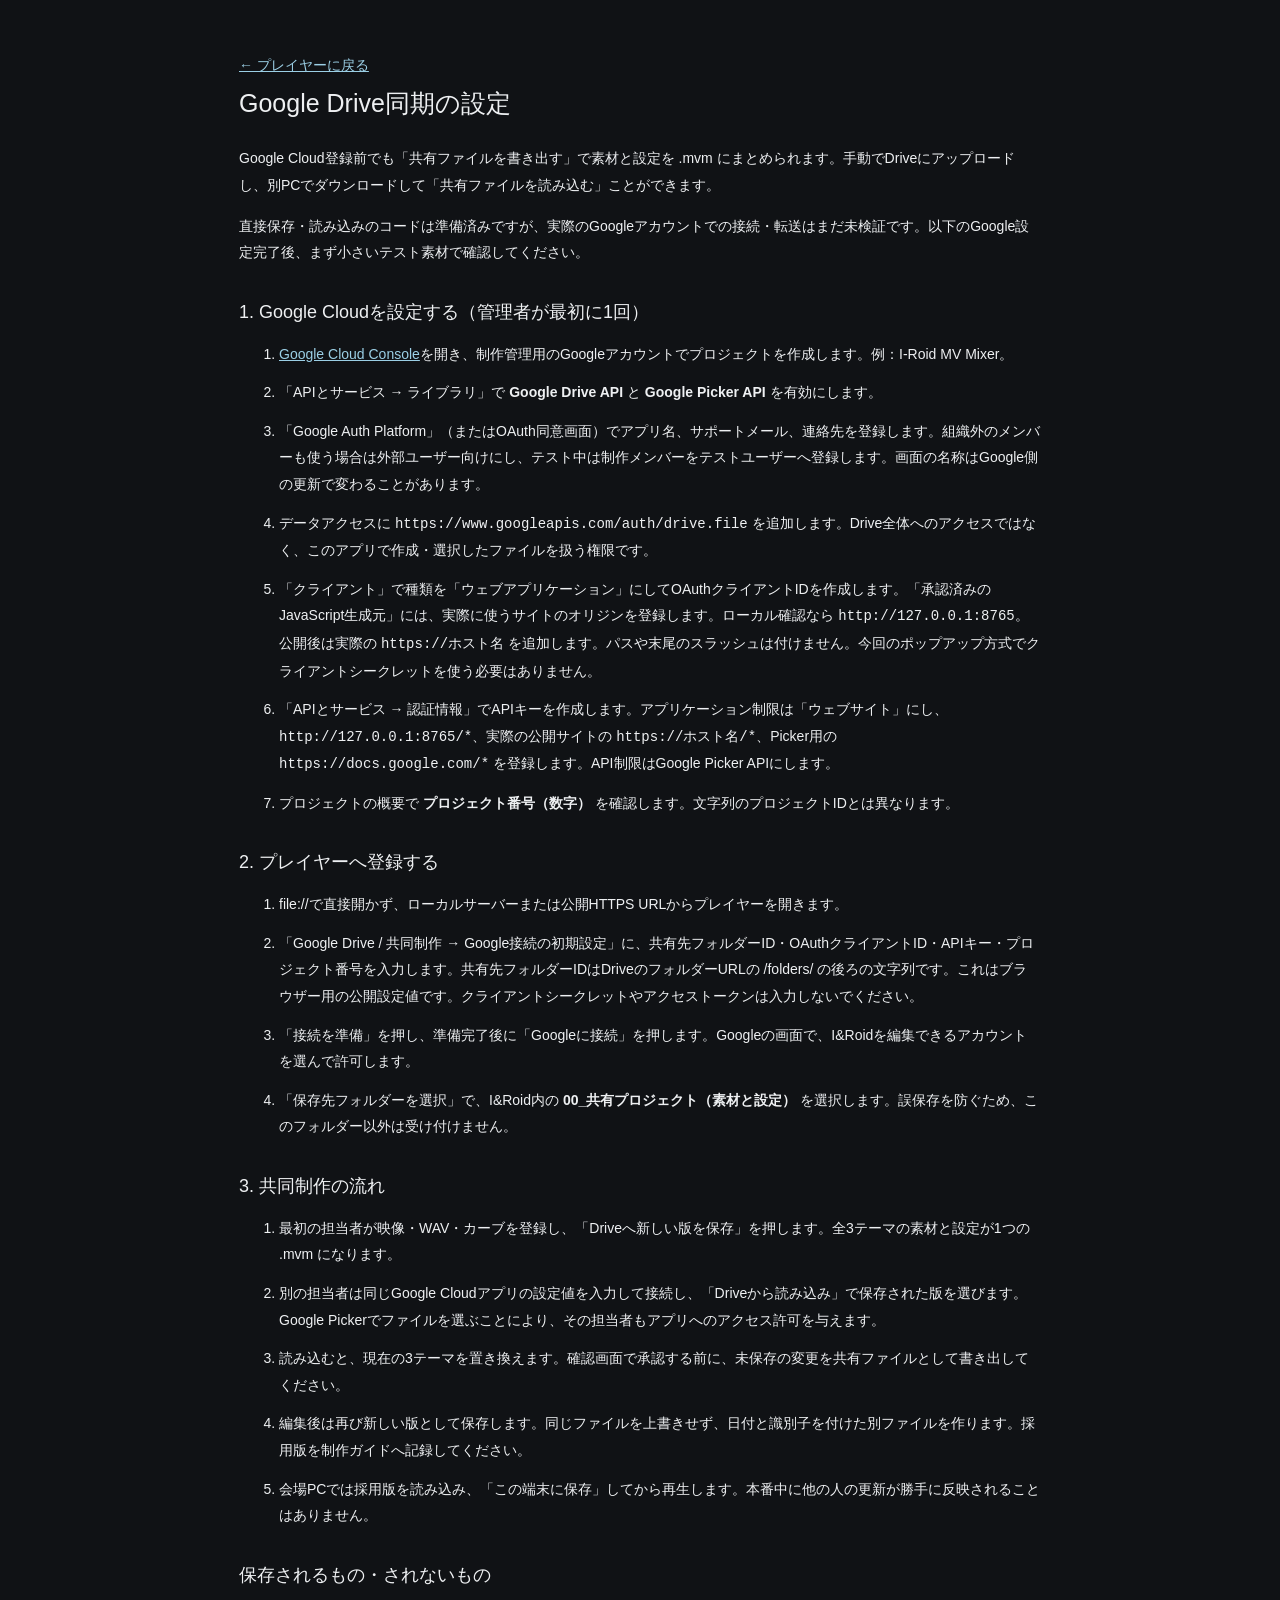
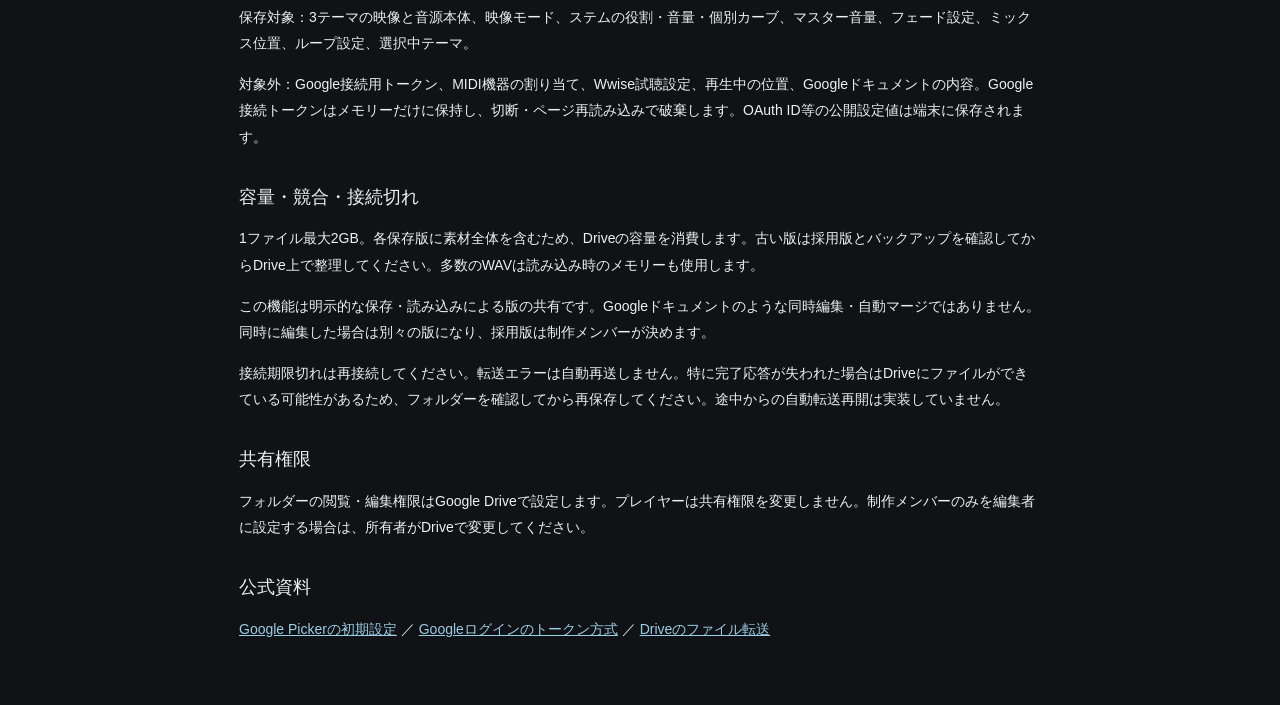
==== drive-setup.html @ 5a4b1b64 "Add exhibition MV player with volume curves and Drive sharing" ====
<!doctype html><html lang="ja"><head><meta charset="utf-8"><meta name="viewport" content="width=device-width,initial-scale=1"><title>Google Drive同期の設定</title><link rel="stylesheet" href="style.css"><style>article{max-width:850px;margin:30px auto;padding:24px}h2{margin-top:32px}li{margin:12px 0}code{overflow-wrap:anywhere}p,li{line-height:1.9}a{overflow-wrap:anywhere}</style></head><body><article><a href="./">← プレイヤーに戻る</a><h1>Google Drive同期の設定</h1><p>Google Cloud登録前でも「共有ファイルを書き出す」で素材と設定を .mvm にまとめられます。手動でDriveにアップロードし、別PCでダウンロードして「共有ファイルを読み込む」ことができます。</p><p>直接保存・読み込みのコードは準備済みですが、実際のGoogleアカウントでの接続・転送はまだ未検証です。以下のGoogle設定完了後、まず小さいテスト素材で確認してください。</p><h2>1. Google Cloudを設定する（管理者が最初に1回）</h2><ol><li><a href="https://console.cloud.google.com/" target="_blank" rel="noopener">Google Cloud Console</a>を開き、制作管理用のGoogleアカウントでプロジェクトを作成します。例：I-Roid MV Mixer。</li><li>「APIとサービス → ライブラリ」で <strong>Google Drive API</strong> と <strong>Google Picker API</strong> を有効にします。</li><li>「Google Auth Platform」（またはOAuth同意画面）でアプリ名、サポートメール、連絡先を登録します。組織外のメンバーも使う場合は外部ユーザー向けにし、テスト中は制作メンバーをテストユーザーへ登録します。画面の名称はGoogle側の更新で変わることがあります。</li><li>データアクセスに <code>https://www.googleapis.com/auth/drive.file</code> を追加します。Drive全体へのアクセスではなく、このアプリで作成・選択したファイルを扱う権限です。</li><li>「クライアント」で種類を「ウェブアプリケーション」にしてOAuthクライアントIDを作成します。「承認済みのJavaScript生成元」には、実際に使うサイトのオリジンを登録します。ローカル確認なら <code>http://127.0.0.1:8765</code>。公開後は実際の <code>https://ホスト名</code> を追加します。パスや末尾のスラッシュは付けません。今回のポップアップ方式でクライアントシークレットを使う必要はありません。</li><li>「APIとサービス → 認証情報」でAPIキーを作成します。アプリケーション制限は「ウェブサイト」にし、<code>http://127.0.0.1:8765/*</code>、実際の公開サイトの <code>https://ホスト名/*</code>、Picker用の <code>https://docs.google.com/*</code> を登録します。API制限はGoogle Picker APIにします。</li><li>プロジェクトの概要で <strong>プロジェクト番号（数字）</strong> を確認します。文字列のプロジェクトIDとは異なります。</li></ol><h2>2. プレイヤーへ登録する</h2><ol><li>file://で直接開かず、ローカルサーバーまたは公開HTTPS URLからプレイヤーを開きます。</li><li>「Google Drive / 共同制作 → Google接続の初期設定」に、共有先フォルダーID・OAuthクライアントID・APIキー・プロジェクト番号を入力します。共有先フォルダーIDはDriveのフォルダーURLの /folders/ の後ろの文字列です。これはブラウザー用の公開設定値です。クライアントシークレットやアクセストークンは入力しないでください。</li><li>「接続を準備」を押し、準備完了後に「Googleに接続」を押します。Googleの画面で、I&Roidを編集できるアカウントを選んで許可します。</li><li>「保存先フォルダーを選択」で、I&Roid内の <strong>00_共有プロジェクト（素材と設定）</strong> を選択します。誤保存を防ぐため、このフォルダー以外は受け付けません。</li></ol><h2>3. 共同制作の流れ</h2><ol><li>最初の担当者が映像・WAV・カーブを登録し、「Driveへ新しい版を保存」を押します。全3テーマの素材と設定が1つの .mvm になります。</li><li>別の担当者は同じGoogle Cloudアプリの設定値を入力して接続し、「Driveから読み込み」で保存された版を選びます。Google Pickerでファイルを選ぶことにより、その担当者もアプリへのアクセス許可を与えます。</li><li>読み込むと、現在の3テーマを置き換えます。確認画面で承認する前に、未保存の変更を共有ファイルとして書き出してください。</li><li>編集後は再び新しい版として保存します。同じファイルを上書きせず、日付と識別子を付けた別ファイルを作ります。採用版を制作ガイドへ記録してください。</li><li>会場PCでは採用版を読み込み、「この端末に保存」してから再生します。本番中に他の人の更新が勝手に反映されることはありません。</li></ol><h2>保存されるもの・されないもの</h2><p>保存対象：3テーマの映像と音源本体、映像モード、ステムの役割・音量・個別カーブ、マスター音量、フェード設定、ミックス位置、ループ設定、選択中テーマ。</p><p>対象外：Google接続用トークン、MIDI機器の割り当て、Wwise試聴設定、再生中の位置、Googleドキュメントの内容。Google接続トークンはメモリーだけに保持し、切断・ページ再読み込みで破棄します。OAuth ID等の公開設定値は端末に保存されます。</p><h2>容量・競合・接続切れ</h2><p>1ファイル最大2GB。各保存版に素材全体を含むため、Driveの容量を消費します。古い版は採用版とバックアップを確認してからDrive上で整理してください。多数のWAVは読み込み時のメモリーも使用します。</p><p>この機能は明示的な保存・読み込みによる版の共有です。Googleドキュメントのような同時編集・自動マージではありません。同時に編集した場合は別々の版になり、採用版は制作メンバーが決めます。</p><p>接続期限切れは再接続してください。転送エラーは自動再送しません。特に完了応答が失われた場合はDriveにファイルができている可能性があるため、フォルダーを確認してから再保存してください。途中からの自動転送再開は実装していません。</p><h2>共有権限</h2><p>フォルダーの閲覧・編集権限はGoogle Driveで設定します。プレイヤーは共有権限を変更しません。制作メンバーのみを編集者に設定する場合は、所有者がDriveで変更してください。</p><h2>公式資料</h2><p><a href="https://developers.google.com/workspace/drive/picker/guides/web-picker">Google Pickerの初期設定</a> ／ <a href="https://developers.google.com/identity/oauth2/web/guides/use-token-model">Googleログインのトークン方式</a> ／ <a href="https://developers.google.com/workspace/drive/api/guides/manage-uploads">Driveのファイル転送</a></p></article></body></html>
---- style.css ----
*{box-sizing:border-box} :root{color-scheme:dark;--bg:#101215;--panel:#191c20;--line:#31353b;--muted:#979ea8;--human:#f1b58c;--ai:#8dc9e6}body{margin:0;background:var(--bg);color:#eef0f2;font:14px/1.6 "Segoe UI","Yu Gothic UI",sans-serif}button,input,select{font:inherit}button,select{background:#252a30;color:inherit;border:1px solid #3b4149;border-radius:7px;padding:8px 12px}button{cursor:pointer}button:hover{background:#353d46}button:disabled{opacity:.45;cursor:wait}button:focus-visible,input:focus-visible,select:focus-visible,summary:focus-visible{outline:2px solid var(--ai);outline-offset:4px}header{height:88px;border-bottom:1px solid var(--line);display:flex;align-items:center;gap:26px;padding:0 36px}.brand{font-size:25px;letter-spacing:5px;font-weight:700;color:inherit;text-decoration:none}.brand span{display:block;font-size:9px;letter-spacing:2.8px;color:var(--muted)}header>button{margin-left:auto}.badge{color:#a6cbb3;font-size:10px;letter-spacing:1.4px}main{display:grid;grid-template-columns:minmax(0,1fr) 340px;gap:30px;padding:30px 36px;max-width:1800px;margin:auto}.heading{display:flex;justify-content:space-between;align-items:center}small{color:var(--muted);font-size:10px;letter-spacing:2.3px}h1{font-size:25px;font-weight:500;margin:7px 0 22px}#modeBadge{font-size:10px;border:1px solid #56616b;padding:4px 9px;border-radius:4px;color:#bdc6cf;letter-spacing:1px}nav{display:flex;gap:8px;margin-bottom:18px}nav button{flex:1;text-align:left;font-size:10px;color:var(--muted);padding:13px;border-color:transparent}nav b{font-size:15px;margin:0 8px;color:#eef0f2;font-weight:500}nav .active{border-color:#728090;background:#2a313a}#stage{position:relative;background:#050607;border:1px solid #393e45;border-radius:10px;overflow:hidden}canvas{display:block;width:100%;aspect-ratio:16/9;object-fit:contain}.stage-tag{position:absolute;left:22px;top:19px;font-size:11px;letter-spacing:2px;color:#d3dae3}.stage-tag span{color:#919ba8;margin-left:18px;font-size:9px}.demo-label{position:absolute;bottom:14px;right:18px;font-size:11px;color:#aeb8c4}.transport{display:flex;align-items:center;gap:12px;margin:17px 0 26px}.primary{background:#d5e4df;color:#152322;font-weight:600;border:0}.primary:hover{background:#effff8}.transport output{font:12px monospace;white-space:nowrap;color:#b2bac4}.transport label{font-size:12px;white-space:nowrap;color:var(--muted)}#seek{flex:1;min-width:30px}input[type=range]{accent-color:#c8d6df;cursor:pointer}input[type=checkbox]{accent-color:#b9d5c9}.fader-panel{background:var(--panel);padding:24px 28px 18px;border:1px solid var(--line);border-radius:10px}.fader-head{display:flex;align-items:center;justify-content:space-between;font-size:12px;letter-spacing:1.5px}.fader-head b{font-size:11px;font-weight:400;margin:0 8px;letter-spacing:0}.human{color:var(--human)}.android{color:var(--ai)}#mixReadout{font:16px monospace;color:#b7c1cc}#fader{appearance:none;width:100%;height:8px;border-radius:10px;background:linear-gradient(90deg,#dcaa84,#b3b6b9,#7db5d5);margin:31px 0 17px}#fader::-webkit-slider-thumb{appearance:none;width:19px;height:37px;background:#f1f2ec;border-radius:5px;border:4px solid #343b43;box-shadow:0 0 0 1px #b4bec8}#fader::-moz-range-thumb{width:15px;height:30px;background:#f1f2ec;border:3px solid #343b43;border-radius:5px}.fader-marks{display:flex;justify-content:space-between}.fader-marks button{border:0;background:none;padding:2px;color:#aeb7c0;font-size:11px}.fader-panel p{text-align:center;color:var(--muted);font-size:12px;margin:20px 0 0}.status{font-size:12px;color:#acb9ba;padding:15px 2px;min-height:49px}.status.error{color:#ffac9a}aside{background:var(--panel);border:1px solid var(--line);border-radius:10px;padding:22px;height:fit-content}h2{font-size:18px;font-weight:500;margin:5px 0}h3{font-size:13px;font-weight:500}.aside-heading p,.hint,details{font-size:11px;color:var(--muted)}.field{display:flex;flex-direction:column;gap:7px;font-size:12px;margin:18px 0}.field select{width:100%;font-size:12px}.slot{display:grid;grid-template-columns:1fr auto;gap:5px;padding:12px 0;border-bottom:1px solid var(--line);font-size:12px}.slot strong{font-weight:500}.slot .filename{display:block;color:var(--muted);font-size:10px;overflow-wrap:anywhere}.slot label{border:1px solid #424a54;border-radius:5px;padding:3px 8px;font-size:11px;cursor:pointer;align-self:center}.slot input{display:none}.slot button{font-size:10px;padding:0 4px;float:right}.section-title{display:flex;align-items:center;justify-content:space-between;margin-top:22px}.section-title button{padding:3px 8px;font-size:11px}.stem{padding:10px;background:#111519;border-radius:6px;margin:8px 0;font-size:11px}.stem .name{overflow-wrap:anywhere;color:#c2ced8;margin-bottom:8px}.stem-controls{display:flex;align-items:center;gap:6px}.stem select{font-size:11px;padding:4px;max-width:108px}.stem input{width:75px;flex:1}.stem button{padding:2px 7px}.settings{border-top:1px solid var(--line);margin-top:19px}input[type=number]{width:80px;background:#252a30;color:white;border:1px solid #3b4149;border-radius:5px;padding:4px}.save-row{display:flex;gap:8px}.save-row button{flex:1;font-size:11px}.danger{font-size:11px;margin-top:12px;color:#c8aca4;background:transparent;width:100%}details{border-top:1px solid var(--line);padding-top:15px;margin-top:18px}summary{cursor:pointer}footer{padding:15px 36px 25px;color:#78828d;display:flex;justify-content:space-between;font-size:9px;letter-spacing:1.7px}#exitExhibit{display:none;position:absolute;right:15px;top:15px;font-size:11px}.exhibition header,.exhibition aside,.exhibition .heading,.exhibition footer,.exhibition .status{display:none}.exhibition main{display:block;max-width:1300px;padding:12px;margin:auto}.exhibition #exitExhibit{display:block}.exhibition .fader-panel{padding:12px 25px}.exhibition .fader-panel p{display:none}.exhibition #stage{max-height:65vh}.exhibition canvas{max-height:65vh}.exhibition .transport{margin:10px 0}.exhibition nav{margin-bottom:8px}@media(max-width:1050px){main{grid-template-columns:1fr;padding:20px}aside{max-width:none}header{padding:0 20px}.badge{display:none}}@media(max-width:600px){h1{font-size:19px}.transport{flex-wrap:wrap}#seek{order:4;flex-basis:100%}nav button{font-size:0}nav b{font-size:14px}.fader-head{font-size:10px}.fader-head b{display:none}.fader-panel{padding:22px 15px}footer span{display:none}}

.audio-warning{color:#ffd19c;background:#372b20;border:1px solid #806343;border-radius:6px;padding:10px;font-size:12px}.audio-info{font-size:11px;color:#b4c8d3;margin:10px 0}#repairPair{width:100%;font-size:11px;margin-top:9px}.stem-meter{display:block;width:100%;height:10px;margin-top:10px;accent-color:#8dc9e6}.gain-readout{font-size:10px;color:#b4c8d3;margin-top:4px}.stem-controls select{max-width:145px;min-width:115px}

/* Ambient light follows the composited video at low resolution. */
#ambient{position:fixed;inset:-8%;width:116%;height:116%;max-height:none;aspect-ratio:auto;object-fit:fill;filter:blur(65px) saturate(1.3) brightness(.65);opacity:.65;pointer-events:none;z-index:0}
body>header,body>main,body>footer{position:relative;z-index:1}
#stage{background:transparent}
#screen{position:relative;z-index:1}
.stage-tag,.demo-label,#exitExhibit{z-index:2}
.exhibition{overflow:hidden;background:#0d1118}
.exhibition #ambient{opacity:.95;filter:blur(55px) saturate(1.25) brightness(.7)}
.exhibition main{width:100%;height:100dvh;max-width:none;padding:12px;display:block}
.exhibition .console{height:100%;display:grid;grid-template-rows:minmax(0,1fr) auto;gap:10px}
.exhibition #stage{grid-row:1;min-height:0;max-height:none;width:100%;border:0;border-radius:0;overflow:visible}
.exhibition #screen{position:absolute;inset:0;width:100%;height:100%;max-height:none;aspect-ratio:auto;object-fit:contain}
.exhibition .stage-tag,.exhibition .demo-label{display:none}
.exhibition .fader-panel{grid-row:2;width:min(100%,1200px);justify-self:center;padding:12px 24px 8px;background:#151c26a8;backdrop-filter:blur(18px);border-color:#ffffff24;z-index:4}
.exhibition #fader{margin:19px 0 13px}
.exhibition #themes{position:fixed;top:20px;left:50%;transform:translateX(-50%);width:min(65vw,780px);z-index:5;margin:0}
.exhibition #themes button{background:#171f2be8;backdrop-filter:blur(12px)}
.exhibition #themes button.active{background:#354052ed}
.exhibition .transport{position:absolute;bottom:140px;left:50%;transform:translateX(-50%);width:min(90%,1100px);margin:0;padding:12px 18px;border:1px solid #ffffff28;border-radius:10px;background:#161e29e8;backdrop-filter:blur(18px);z-index:5}
.exhibition #exitExhibit{position:fixed;top:20px;right:20px;z-index:6}
.exhibition #themes,.exhibition .transport,.exhibition #exitExhibit{opacity:0;visibility:hidden;pointer-events:none;transition:opacity .25s,visibility .25s}
.exhibition.controls-visible #themes,.exhibition.controls-visible .transport,.exhibition.controls-visible #exitExhibit{opacity:1;visibility:visible;pointer-events:auto}
@media(max-width:700px){.exhibition main{padding:6px}.exhibition #themes{top:58px;width:95vw}.exhibition .fader-panel{padding:10px 14px 7px}.exhibition #exitExhibit{top:10px;right:10px}.exhibition .transport{bottom:128px;width:95%;padding:8px}.exhibition #themes button{padding:8px}}
@media(prefers-reduced-motion:reduce){.exhibition #themes,.exhibition .transport,.exhibition #exitExhibit{transition:none}}

.stage-tag{display:none}.rtpc-name{display:block;width:100%!important;margin-top:8px;background:#252a30;color:inherit;border:1px solid #49515b;padding:6px}dialog{width:min(850px,96vw);max-height:92vh;overflow:auto;background:#1b2026;color:#eef0f2;border:1px solid #596674;border-radius:12px;padding:24px}dialog::backdrop{background:#000b}dialog canvas{width:100%;aspect-ratio:720/338;touch-action:none}dialog p{font-size:12px;color:#aeb9c5}.curve-fields{display:flex;flex-wrap:wrap;gap:12px;align-items:end;margin:14px 0}.curve-fields label{display:flex;flex-direction:column;font-size:12px}.curve-fields input{width:90px}.stem>button{margin-top:8px}a{color:#9bcfe5}input[type=text],#wwiseMix{background:#252a30;color:inherit;border:1px solid #49515b;padding:6px;min-width:0}

/* Online exhibition: local media stays in the browser. */
.online-help{border-bottom:1px solid var(--line);padding-bottom:18px;margin-bottom:20px}.online-help h2{font-size:16px}.online-help ol{padding-left:20px;font-size:12px;color:#c1cbd5}.online-help p,.online-help a{font-size:11px}#networkStatus{font-size:11px;color:#acb9ba;margin-left:auto}header>button{margin-left:0}.rtpc-name{display:none}button,input,select{touch-action:manipulation}.exhibition #curveDialog canvas{max-height:none}@media(max-width:600px){header{height:auto;min-height:72px;padding:12px;gap:10px;flex-wrap:wrap}.brand{font-size:20px;letter-spacing:2px}#networkStatus{font-size:10px}main{padding:12px;gap:18px}aside{padding:16px}.stem-controls{flex-wrap:wrap}.stem-controls select{max-width:100%}.stem-controls input{min-width:70px}.curve-fields{gap:8px}dialog{padding:14px}dialog h2{font-size:16px;overflow-wrap:anywhere}.exhibition .fader-panel{padding-bottom:max(10px,env(safe-area-inset-bottom))}.exhibition .transport{max-height:40dvh;overflow:auto}}

#drivePanel>button{margin:9px 0;font-size:12px}#drivePanel .save-row{margin-top:10px}#drivePanel input{width:100%}#drivePanel a{font-size:12px;overflow-wrap:anywhere}#driveStatus{overflow-wrap:anywhere}
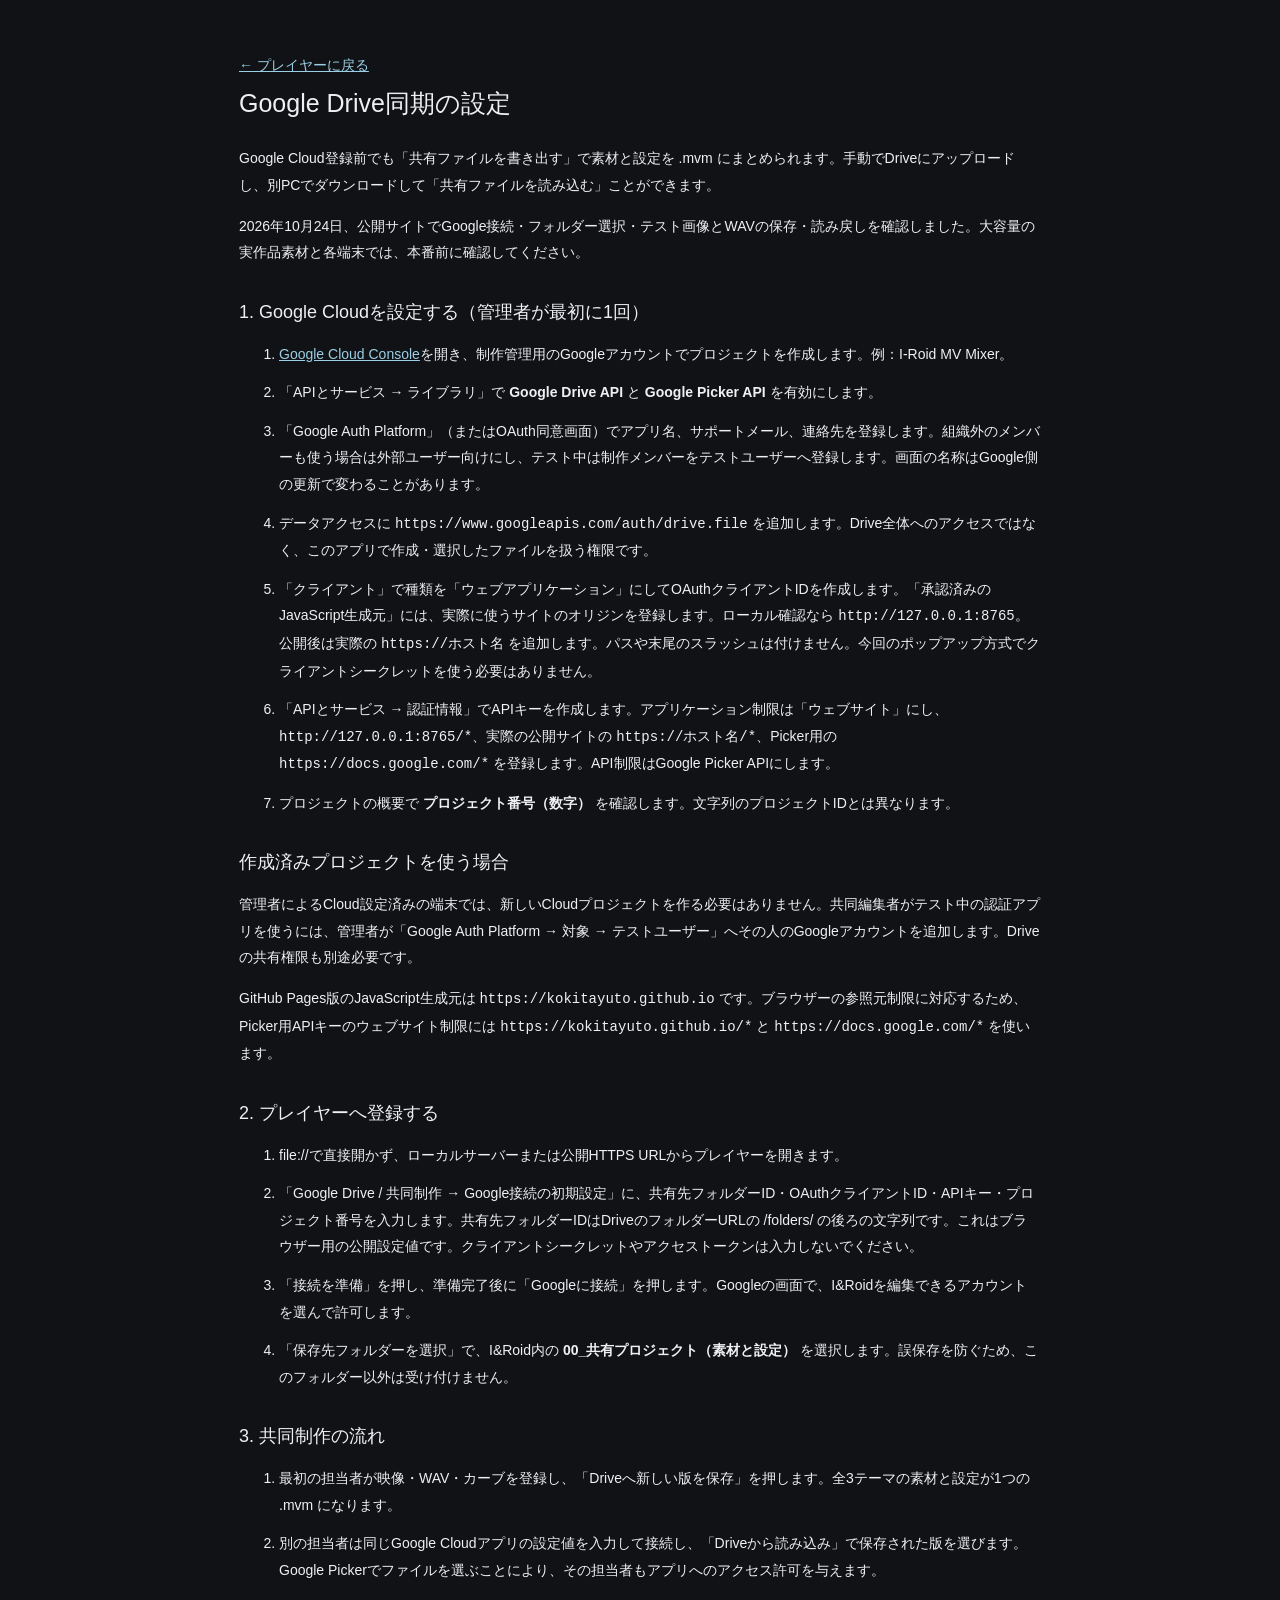
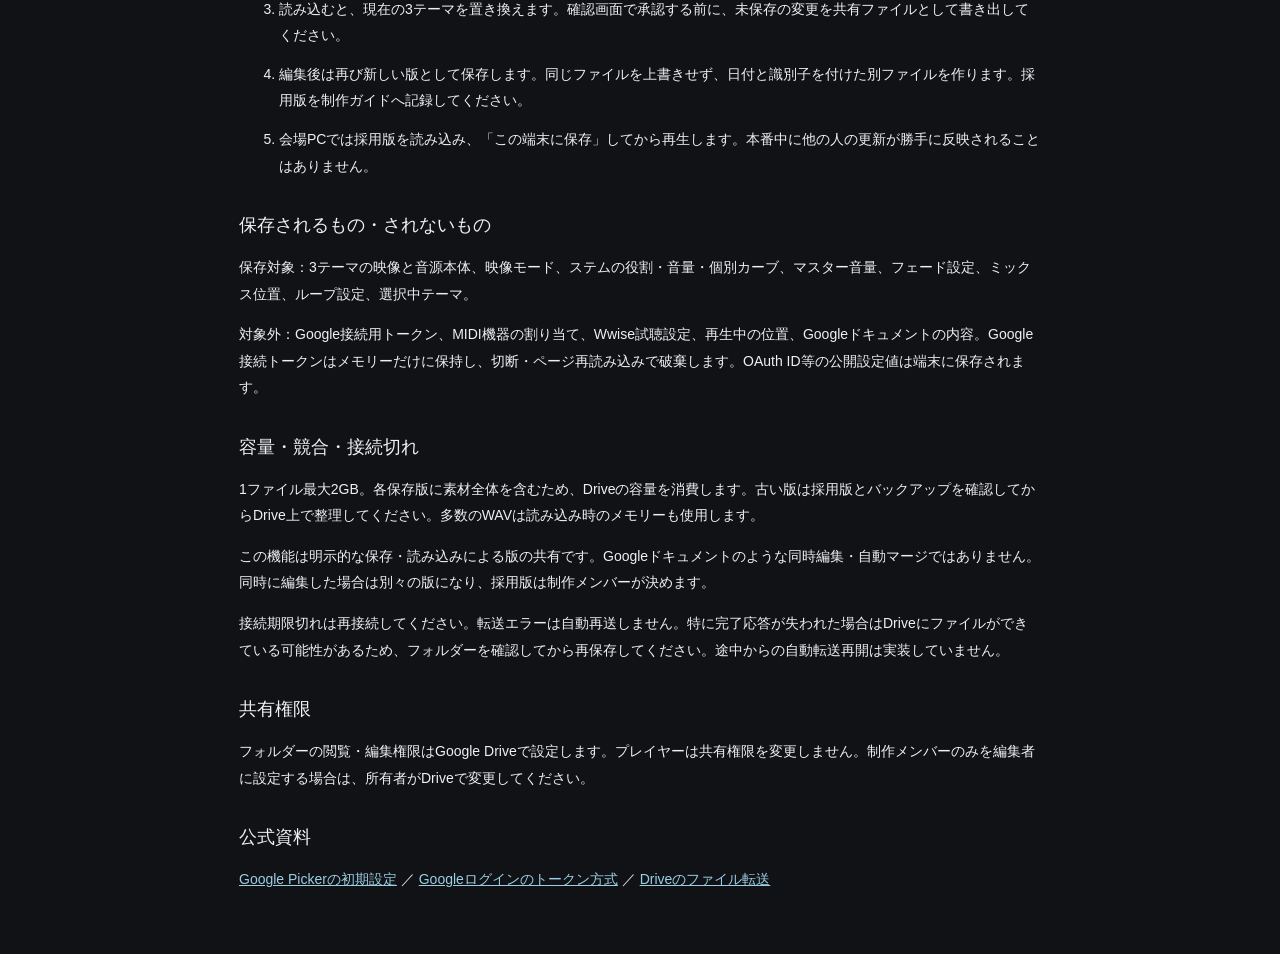
==== commit 0ed3df6d: "Document verified Drive transfer and collaborator setup" ====
--- a/drive-setup.html
+++ b/drive-setup.html
@@ -1 +1 @@
-<!doctype html><html lang="ja"><head><meta charset="utf-8"><meta name="viewport" content="width=device-width,initial-scale=1"><title>Google Drive同期の設定</title><link rel="stylesheet" href="style.css"><style>article{max-width:850px;margin:30px auto;padding:24px}h2{margin-top:32px}li{margin:12px 0}code{overflow-wrap:anywhere}p,li{line-height:1.9}a{overflow-wrap:anywhere}</style></head><body><article><a href="./">← プレイヤーに戻る</a><h1>Google Drive同期の設定</h1><p>Google Cloud登録前でも「共有ファイルを書き出す」で素材と設定を .mvm にまとめられます。手動でDriveにアップロードし、別PCでダウンロードして「共有ファイルを読み込む」ことができます。</p><p>直接保存・読み込みのコードは準備済みですが、実際のGoogleアカウントでの接続・転送はまだ未検証です。以下のGoogle設定完了後、まず小さいテスト素材で確認してください。</p><h2>1. Google Cloudを設定する（管理者が最初に1回）</h2><ol><li><a href="https://console.cloud.google.com/" target="_blank" rel="noopener">Google Cloud Console</a>を開き、制作管理用のGoogleアカウントでプロジェクトを作成します。例：I-Roid MV Mixer。</li><li>「APIとサービス → ライブラリ」で <strong>Google Drive API</strong> と <strong>Google Picker API</strong> を有効にします。</li><li>「Google Auth Platform」（またはOAuth同意画面）でアプリ名、サポートメール、連絡先を登録します。組織外のメンバーも使う場合は外部ユーザー向けにし、テスト中は制作メンバーをテストユーザーへ登録します。画面の名称はGoogle側の更新で変わることがあります。</li><li>データアクセスに <code>https://www.googleapis.com/auth/drive.file</code> を追加します。Drive全体へのアクセスではなく、このアプリで作成・選択したファイルを扱う権限です。</li><li>「クライアント」で種類を「ウェブアプリケーション」にしてOAuthクライアントIDを作成します。「承認済みのJavaScript生成元」には、実際に使うサイトのオリジンを登録します。ローカル確認なら <code>http://127.0.0.1:8765</code>。公開後は実際の <code>https://ホスト名</code> を追加します。パスや末尾のスラッシュは付けません。今回のポップアップ方式でクライアントシークレットを使う必要はありません。</li><li>「APIとサービス → 認証情報」でAPIキーを作成します。アプリケーション制限は「ウェブサイト」にし、<code>http://127.0.0.1:8765/*</code>、実際の公開サイトの <code>https://ホスト名/*</code>、Picker用の <code>https://docs.google.com/*</code> を登録します。API制限はGoogle Picker APIにします。</li><li>プロジェクトの概要で <strong>プロジェクト番号（数字）</strong> を確認します。文字列のプロジェクトIDとは異なります。</li></ol><h2>2. プレイヤーへ登録する</h2><ol><li>file://で直接開かず、ローカルサーバーまたは公開HTTPS URLからプレイヤーを開きます。</li><li>「Google Drive / 共同制作 → Google接続の初期設定」に、共有先フォルダーID・OAuthクライアントID・APIキー・プロジェクト番号を入力します。共有先フォルダーIDはDriveのフォルダーURLの /folders/ の後ろの文字列です。これはブラウザー用の公開設定値です。クライアントシークレットやアクセストークンは入力しないでください。</li><li>「接続を準備」を押し、準備完了後に「Googleに接続」を押します。Googleの画面で、I&Roidを編集できるアカウントを選んで許可します。</li><li>「保存先フォルダーを選択」で、I&Roid内の <strong>00_共有プロジェクト（素材と設定）</strong> を選択します。誤保存を防ぐため、このフォルダー以外は受け付けません。</li></ol><h2>3. 共同制作の流れ</h2><ol><li>最初の担当者が映像・WAV・カーブを登録し、「Driveへ新しい版を保存」を押します。全3テーマの素材と設定が1つの .mvm になります。</li><li>別の担当者は同じGoogle Cloudアプリの設定値を入力して接続し、「Driveから読み込み」で保存された版を選びます。Google Pickerでファイルを選ぶことにより、その担当者もアプリへのアクセス許可を与えます。</li><li>読み込むと、現在の3テーマを置き換えます。確認画面で承認する前に、未保存の変更を共有ファイルとして書き出してください。</li><li>編集後は再び新しい版として保存します。同じファイルを上書きせず、日付と識別子を付けた別ファイルを作ります。採用版を制作ガイドへ記録してください。</li><li>会場PCでは採用版を読み込み、「この端末に保存」してから再生します。本番中に他の人の更新が勝手に反映されることはありません。</li></ol><h2>保存されるもの・されないもの</h2><p>保存対象：3テーマの映像と音源本体、映像モード、ステムの役割・音量・個別カーブ、マスター音量、フェード設定、ミックス位置、ループ設定、選択中テーマ。</p><p>対象外：Google接続用トークン、MIDI機器の割り当て、Wwise試聴設定、再生中の位置、Googleドキュメントの内容。Google接続トークンはメモリーだけに保持し、切断・ページ再読み込みで破棄します。OAuth ID等の公開設定値は端末に保存されます。</p><h2>容量・競合・接続切れ</h2><p>1ファイル最大2GB。各保存版に素材全体を含むため、Driveの容量を消費します。古い版は採用版とバックアップを確認してからDrive上で整理してください。多数のWAVは読み込み時のメモリーも使用します。</p><p>この機能は明示的な保存・読み込みによる版の共有です。Googleドキュメントのような同時編集・自動マージではありません。同時に編集した場合は別々の版になり、採用版は制作メンバーが決めます。</p><p>接続期限切れは再接続してください。転送エラーは自動再送しません。特に完了応答が失われた場合はDriveにファイルができている可能性があるため、フォルダーを確認してから再保存してください。途中からの自動転送再開は実装していません。</p><h2>共有権限</h2><p>フォルダーの閲覧・編集権限はGoogle Driveで設定します。プレイヤーは共有権限を変更しません。制作メンバーのみを編集者に設定する場合は、所有者がDriveで変更してください。</p><h2>公式資料</h2><p><a href="https://developers.google.com/workspace/drive/picker/guides/web-picker">Google Pickerの初期設定</a> ／ <a href="https://developers.google.com/identity/oauth2/web/guides/use-token-model">Googleログインのトークン方式</a> ／ <a href="https://developers.google.com/workspace/drive/api/guides/manage-uploads">Driveのファイル転送</a></p></article></body></html>
+<!doctype html><html lang="ja"><head><meta charset="utf-8"><meta name="viewport" content="width=device-width,initial-scale=1"><title>Google Drive同期の設定</title><link rel="stylesheet" href="style.css"><style>article{max-width:850px;margin:30px auto;padding:24px}h2{margin-top:32px}li{margin:12px 0}code{overflow-wrap:anywhere}p,li{line-height:1.9}a{overflow-wrap:anywhere}</style></head><body><article><a href="./">← プレイヤーに戻る</a><h1>Google Drive同期の設定</h1><p>Google Cloud登録前でも「共有ファイルを書き出す」で素材と設定を .mvm にまとめられます。手動でDriveにアップロードし、別PCでダウンロードして「共有ファイルを読み込む」ことができます。</p><p>2026年10月24日、公開サイトでGoogle接続・フォルダー選択・テスト画像とWAVの保存・読み戻しを確認しました。大容量の実作品素材と各端末では、本番前に確認してください。</p><h2>1. Google Cloudを設定する（管理者が最初に1回）</h2><ol><li><a href="https://console.cloud.google.com/" target="_blank" rel="noopener">Google Cloud Console</a>を開き、制作管理用のGoogleアカウントでプロジェクトを作成します。例：I-Roid MV Mixer。</li><li>「APIとサービス → ライブラリ」で <strong>Google Drive API</strong> と <strong>Google Picker API</strong> を有効にします。</li><li>「Google Auth Platform」（またはOAuth同意画面）でアプリ名、サポートメール、連絡先を登録します。組織外のメンバーも使う場合は外部ユーザー向けにし、テスト中は制作メンバーをテストユーザーへ登録します。画面の名称はGoogle側の更新で変わることがあります。</li><li>データアクセスに <code>https://www.googleapis.com/auth/drive.file</code> を追加します。Drive全体へのアクセスではなく、このアプリで作成・選択したファイルを扱う権限です。</li><li>「クライアント」で種類を「ウェブアプリケーション」にしてOAuthクライアントIDを作成します。「承認済みのJavaScript生成元」には、実際に使うサイトのオリジンを登録します。ローカル確認なら <code>http://127.0.0.1:8765</code>。公開後は実際の <code>https://ホスト名</code> を追加します。パスや末尾のスラッシュは付けません。今回のポップアップ方式でクライアントシークレットを使う必要はありません。</li><li>「APIとサービス → 認証情報」でAPIキーを作成します。アプリケーション制限は「ウェブサイト」にし、<code>http://127.0.0.1:8765/*</code>、実際の公開サイトの <code>https://ホスト名/*</code>、Picker用の <code>https://docs.google.com/*</code> を登録します。API制限はGoogle Picker APIにします。</li><li>プロジェクトの概要で <strong>プロジェクト番号（数字）</strong> を確認します。文字列のプロジェクトIDとは異なります。</li></ol><h2>作成済みプロジェクトを使う場合</h2><p>管理者によるCloud設定済みの端末では、新しいCloudプロジェクトを作る必要はありません。共同編集者がテスト中の認証アプリを使うには、管理者が「Google Auth Platform → 対象 → テストユーザー」へその人のGoogleアカウントを追加します。Driveの共有権限も別途必要です。</p><p>GitHub Pages版のJavaScript生成元は <code>https://kokitayuto.github.io</code> です。ブラウザーの参照元制限に対応するため、Picker用APIキーのウェブサイト制限には <code>https://kokitayuto.github.io/*</code> と <code>https://docs.google.com/*</code> を使います。</p><h2>2. プレイヤーへ登録する</h2><ol><li>file://で直接開かず、ローカルサーバーまたは公開HTTPS URLからプレイヤーを開きます。</li><li>「Google Drive / 共同制作 → Google接続の初期設定」に、共有先フォルダーID・OAuthクライアントID・APIキー・プロジェクト番号を入力します。共有先フォルダーIDはDriveのフォルダーURLの /folders/ の後ろの文字列です。これはブラウザー用の公開設定値です。クライアントシークレットやアクセストークンは入力しないでください。</li><li>「接続を準備」を押し、準備完了後に「Googleに接続」を押します。Googleの画面で、I&Roidを編集できるアカウントを選んで許可します。</li><li>「保存先フォルダーを選択」で、I&Roid内の <strong>00_共有プロジェクト（素材と設定）</strong> を選択します。誤保存を防ぐため、このフォルダー以外は受け付けません。</li></ol><h2>3. 共同制作の流れ</h2><ol><li>最初の担当者が映像・WAV・カーブを登録し、「Driveへ新しい版を保存」を押します。全3テーマの素材と設定が1つの .mvm になります。</li><li>別の担当者は同じGoogle Cloudアプリの設定値を入力して接続し、「Driveから読み込み」で保存された版を選びます。Google Pickerでファイルを選ぶことにより、その担当者もアプリへのアクセス許可を与えます。</li><li>読み込むと、現在の3テーマを置き換えます。確認画面で承認する前に、未保存の変更を共有ファイルとして書き出してください。</li><li>編集後は再び新しい版として保存します。同じファイルを上書きせず、日付と識別子を付けた別ファイルを作ります。採用版を制作ガイドへ記録してください。</li><li>会場PCでは採用版を読み込み、「この端末に保存」してから再生します。本番中に他の人の更新が勝手に反映されることはありません。</li></ol><h2>保存されるもの・されないもの</h2><p>保存対象：3テーマの映像と音源本体、映像モード、ステムの役割・音量・個別カーブ、マスター音量、フェード設定、ミックス位置、ループ設定、選択中テーマ。</p><p>対象外：Google接続用トークン、MIDI機器の割り当て、Wwise試聴設定、再生中の位置、Googleドキュメントの内容。Google接続トークンはメモリーだけに保持し、切断・ページ再読み込みで破棄します。OAuth ID等の公開設定値は端末に保存されます。</p><h2>容量・競合・接続切れ</h2><p>1ファイル最大2GB。各保存版に素材全体を含むため、Driveの容量を消費します。古い版は採用版とバックアップを確認してからDrive上で整理してください。多数のWAVは読み込み時のメモリーも使用します。</p><p>この機能は明示的な保存・読み込みによる版の共有です。Googleドキュメントのような同時編集・自動マージではありません。同時に編集した場合は別々の版になり、採用版は制作メンバーが決めます。</p><p>接続期限切れは再接続してください。転送エラーは自動再送しません。特に完了応答が失われた場合はDriveにファイルができている可能性があるため、フォルダーを確認してから再保存してください。途中からの自動転送再開は実装していません。</p><h2>共有権限</h2><p>フォルダーの閲覧・編集権限はGoogle Driveで設定します。プレイヤーは共有権限を変更しません。制作メンバーのみを編集者に設定する場合は、所有者がDriveで変更してください。</p><h2>公式資料</h2><p><a href="https://developers.google.com/workspace/drive/picker/guides/web-picker">Google Pickerの初期設定</a> ／ <a href="https://developers.google.com/identity/oauth2/web/guides/use-token-model">Googleログインのトークン方式</a> ／ <a href="https://developers.google.com/workspace/drive/api/guides/manage-uploads">Driveのファイル転送</a></p></article></body></html>
